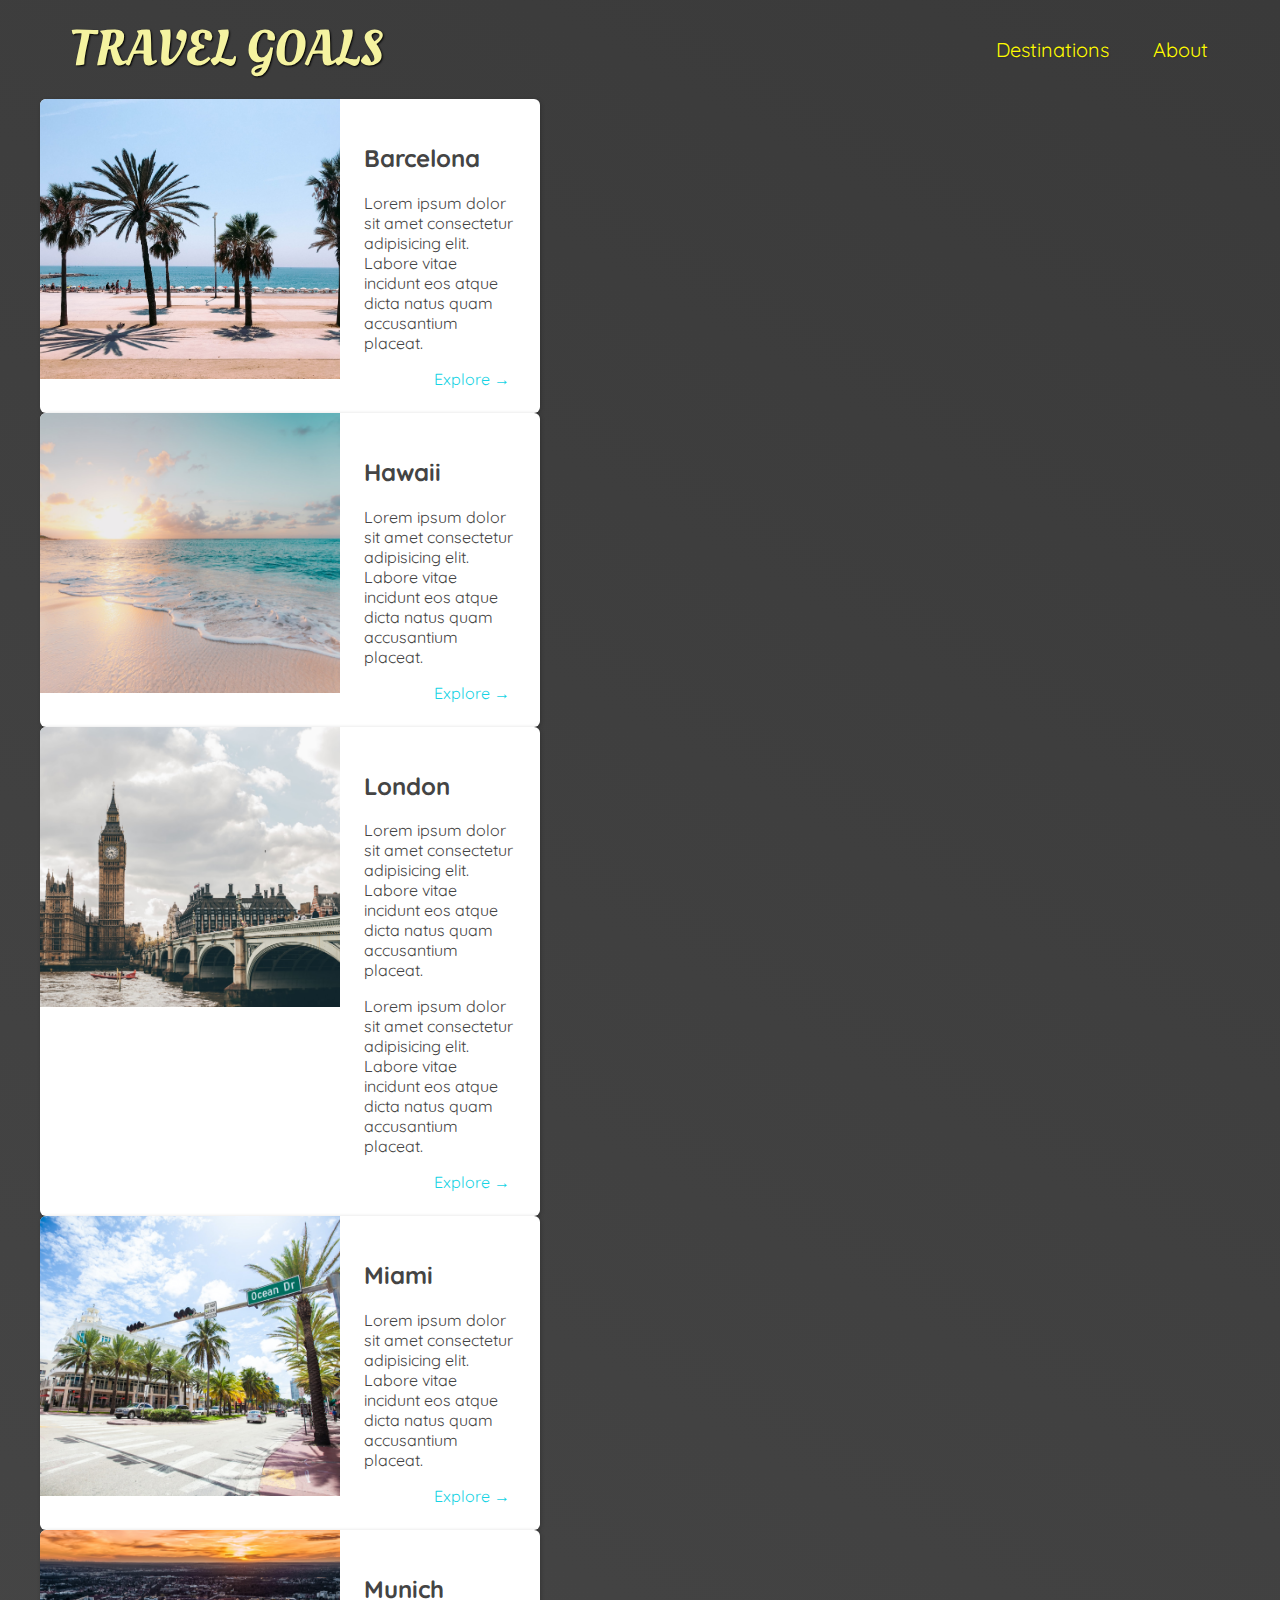
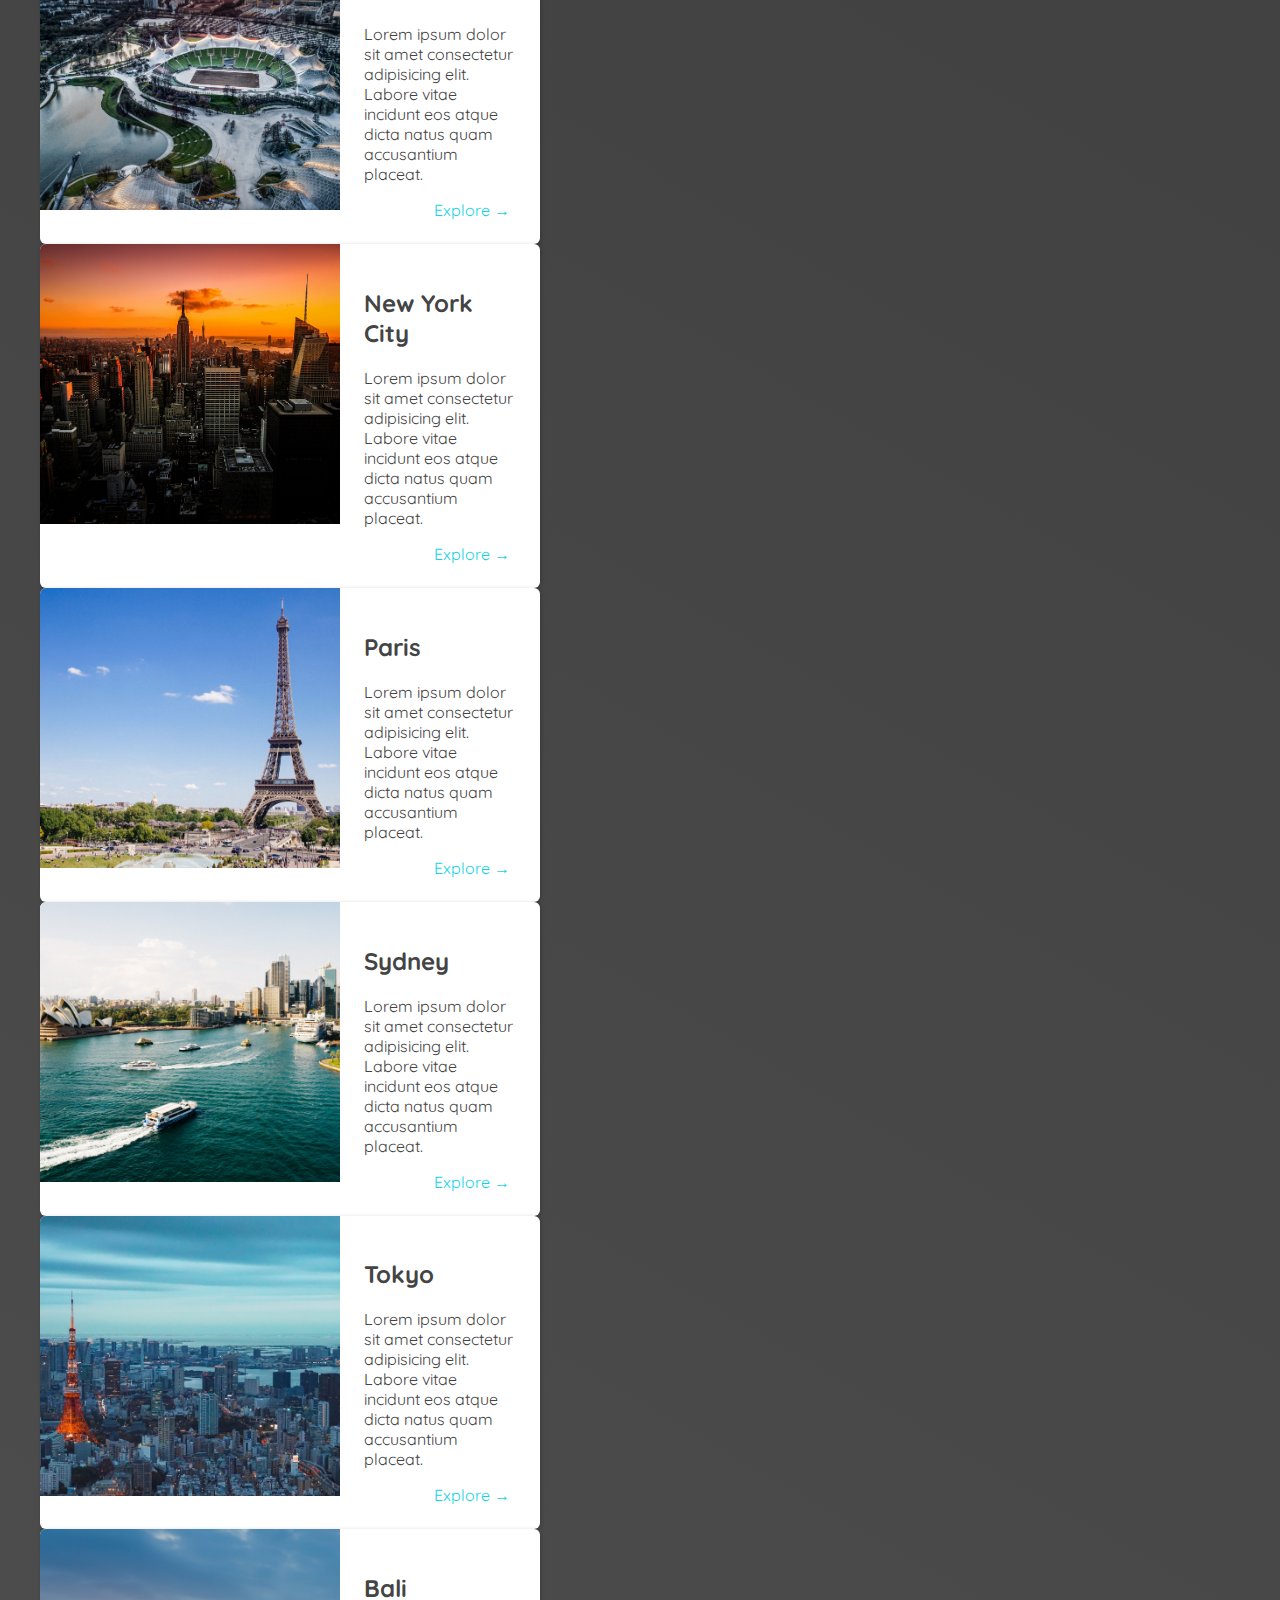
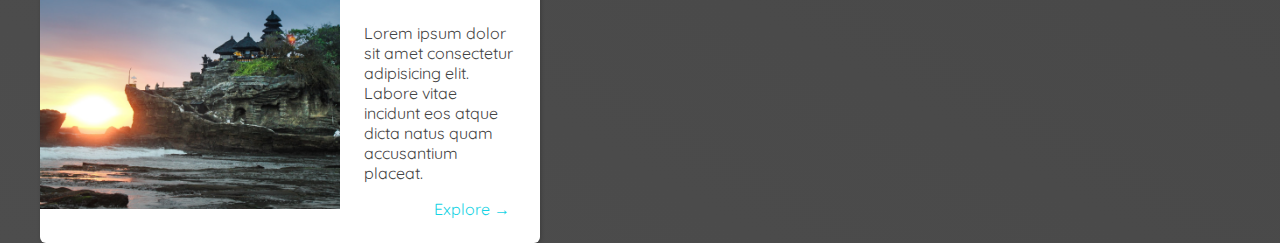
==== places.html @ 853e6c15 "플레이스-카드화" ====
<!DOCTYPE html>
<html lang="en">

<head>
  <meta charset="UTF-8">
  <link
    href="https://fonts.googleapis.com/css2?family=Raleway:wght@700&family=Oleo+Script:wght@700&family=Quicksand:wght@300;500;700&display=swap"
    rel="stylesheet" />
  <link rel="stylesheet" href="shared.css">
  <link rel="stylesheet" href="places.css">
  <title>Travel Goals</title>
</head>

<body>
  <header>
    <div id="page-logo">
      <a href="/index.html">Travel Goals</a>
    </div>
    <nav>
      <ul>
        <li><a href="/places.html">Destinations</a></li>
        <li><a href="">About</a></li>
      </ul>
    </nav>
  </header>

  <main>
    <ul>
      <li>
        <img src="images/places/barcelona.jpg" alt="City of Barcelona" />
        <div class="item-content">
          <div>
            <h2>Barcelona</h2>
            <p>
              Lorem ipsum dolor sit amet consectetur adipisicing elit. Labore
              vitae incidunt eos atque dicta natus quam accusantium placeat.
            </p>
          </div>
          <div class="actions">
            <a href="https://en.wikipedia.org/wiki/Barcelona">Explore &#x2192</a>
          </div>
        </div>
      </li>
      <li>
        <img src="images/places/hawaii.jpg" alt="Hawaii beach" />
        <div class="item-content">
          <div>
            <h2>Hawaii</h2>
            <p>
              Lorem ipsum dolor sit amet consectetur adipisicing elit. Labore
              vitae incidunt eos atque dicta natus quam accusantium placeat.
            </p>
          </div>
          <div class="actions">
            <a href="hhttps://en.wikipedia.org/wiki/Hawaii">Explore &#x2192</a>
          </div>
        </div>
      </li>
      <li>
        <img src="images/places/london.jpg" alt="London city" />
        <div class="item-content">
          <div>
            <h2>London</h2>
            <p>
              Lorem ipsum dolor sit amet consectetur adipisicing elit. Labore
              vitae incidunt eos atque dicta natus quam accusantium placeat.
            </p>
            <p>
              Lorem ipsum dolor sit amet consectetur adipisicing elit. Labore
              vitae incidunt eos atque dicta natus quam accusantium placeat.
            </p>
          </div>
          <div class="actions">
            <a href="https://en.wikipedia.org/wiki/London">Explore &#x2192</a>
          </div>
        </div>
      </li>
      <li>
        <img src="images/places/miami.jpg" alt="Miami streets" />
        <div class="item-content">
          <div>
            <h2>Miami</h2>
            <p>
              Lorem ipsum dolor sit amet consectetur adipisicing elit. Labore
              vitae incidunt eos atque dicta natus quam accusantium placeat.
            </p>
          </div>
          <div class="actions">
            <a href="https://en.wikipedia.org/wiki/Miami">Explore &#x2192</a>
          </div>
        </div>
      </li>
      <li>
        <img src="images/places/munich.jpg" alt="Munich football stadium" />
        <div class="item-content">
          <div>
            <h2>Munich</h2>
            <p>
              Lorem ipsum dolor sit amet consectetur adipisicing elit. Labore
              vitae incidunt eos atque dicta natus quam accusantium placeat.
            </p>
          </div>
          <div class="actions">
            <a href="https://en.wikipedia.org/wiki/Munich">Explore &#x2192</a>
          </div>
        </div>
      </li>
      <li>
        <img src="images/places/new-york-city.jpg" alt="New York City skyline" />
        <div class="item-content">
          <div>
            <h2>New York City</h2>
            <p>
              Lorem ipsum dolor sit amet consectetur adipisicing elit. Labore
              vitae incidunt eos atque dicta natus quam accusantium placeat.
            </p>
          </div>
          <div class="actions">
            <a href="https://en.wikipedia.org/wiki/New_York_City"
              >Explore &#x2192</a
            >
          </div>
        </div>
      </li>
      <li>
        <img src="images/places/paris.jpg" alt="Paris city" />
        <div class="item-content">
          <div>
            <h2>Paris</h2>
            <p>
              Lorem ipsum dolor sit amet consectetur adipisicing elit. Labore
              vitae incidunt eos atque dicta natus quam accusantium placeat.
            </p>
          </div>
          <div class="actions">
            <a href="https://en.wikipedia.org/wiki/Paris">Explore &#x2192</a>
          </div>
        </div>
      </li>
      <li>
        <img src="images/places/sydney.jpg" alt="Sydney beach" />
        <div class="item-content">
          <div>
            <h2>Sydney</h2>
            <p>
              Lorem ipsum dolor sit amet consectetur adipisicing elit. Labore
              vitae incidunt eos atque dicta natus quam accusantium placeat.
            </p>
          </div>
          <div class="actions">
            <a href="https://en.wikipedia.org/wiki/Sydney">Explore &#x2192</a>
          </div>
        </div>
      </li>
      <li>
        <img src="images/places/tokyo.jpg" alt="Tokyo skyline" />
        <div class="item-content">
          <div>
            <h2>Tokyo</h2>
            <p>
              Lorem ipsum dolor sit amet consectetur adipisicing elit. Labore
              vitae incidunt eos atque dicta natus quam accusantium placeat.
            </p>
          </div>
          <div class="actions">
            <a href="https://en.wikipedia.org/wiki/Tokyo">Explore &#x2192</a>
          </div>
        </div>
      </li>
      <li>
        <img src="images/places/bali.jpg" alt="Bali beach" />
        <div class="item-content">
          <div>
            <h2>Bali</h2>
            <p>
              Lorem ipsum dolor sit amet consectetur adipisicing elit. Labore
              vitae incidunt eos atque dicta natus quam accusantium placeat.
            </p>
          </div>
          <div class="actions">
            <a href="https://en.wikipedia.org/wiki/Bali">Explore &#x2192</a>
          </div>
        </div>
      </li>
    </ul>
  </footer>
</body>

</html>
---- shared.css ----
body {
  font-family: "Quicksand", sans-serif;
  margin: 0;
}

ul {
  list-style: none;
  margin: 0;
  padding: 0;
}

#page-logo a {
  padding: 10px;
  font-family: "Oleo Script", sans-serif;
  color: rgb(245, 243, 160);
  font-size: 50px;
  text-decoration: none;
  text-transform: uppercase;
  text-shadow: 1px 1px 2px rgb(0, 0, 0);
}

header{
  display: flex;
  justify-content: space-between;
  align-items: center;
  padding: 15px 60px;
  position: absolute;
  width: 100%;
  top: 0;
  left: 0;
  box-sizing: border-box;
}

header ul {
  display: flex;
}

header li {
  margin-left: 20px;
}

header a {
  color: rgb(255, 251, 0);
  text-decoration: none;
  font-size: 20px;
  padding: 12px;
  text-shadow: 1px 1px 2px rgba(0, 0, 0, 0.2);
  border-radius: 6px;
}

header a:hover{
  color: rgb(77, 77, 77);
  background-color: rgb(255, 251, 0);
}

footer {
  background: linear-gradient(70deg, rgb(24, 24, 24), rgb(25, 29, 29));
  padding: 36px 0;
}

footer ul {
  display: flex;
  justify-content: center;
  /* padding: 40px; */
}

footer li {
  width: 80px;
  height: 80px;
  margin: 0 50px;
}

footer img {
  width: 100%;
  height: 100%;
}
---- places.css ----
body {
  background: linear-gradient(30deg, rgb(77, 77, 77), rgb(58, 58, 58));
  color: rgb(68, 68, 68);
}

header {
  position: static;
}

main ul {
  width: 1200px;
  margin: 0 auto;
}

main li {
  width: 500PX;
  display: flex;
  background-color: white;
  box-shadow: 1px 1px 4px rgba(0, 0, 0, 0.2);
  border-radius: 6px;
  overflow: hidden;
}

main li img {
  width: 300px;
  height: 280px;
  object-fit: cover;
}

.item-content {
  padding: 24px;
  display: flex;
  flex-direction: column;
  justify-content: space-between;
}

.actions {
  text-align: right;
}

.actions a {
  text-decoration: none;
  padding: 6px;
  color: rgb(22, 211, 228);
  border-radius: 5px;
}

.actions a:hover{
  background-color: rgb(235, 253, 255);
}
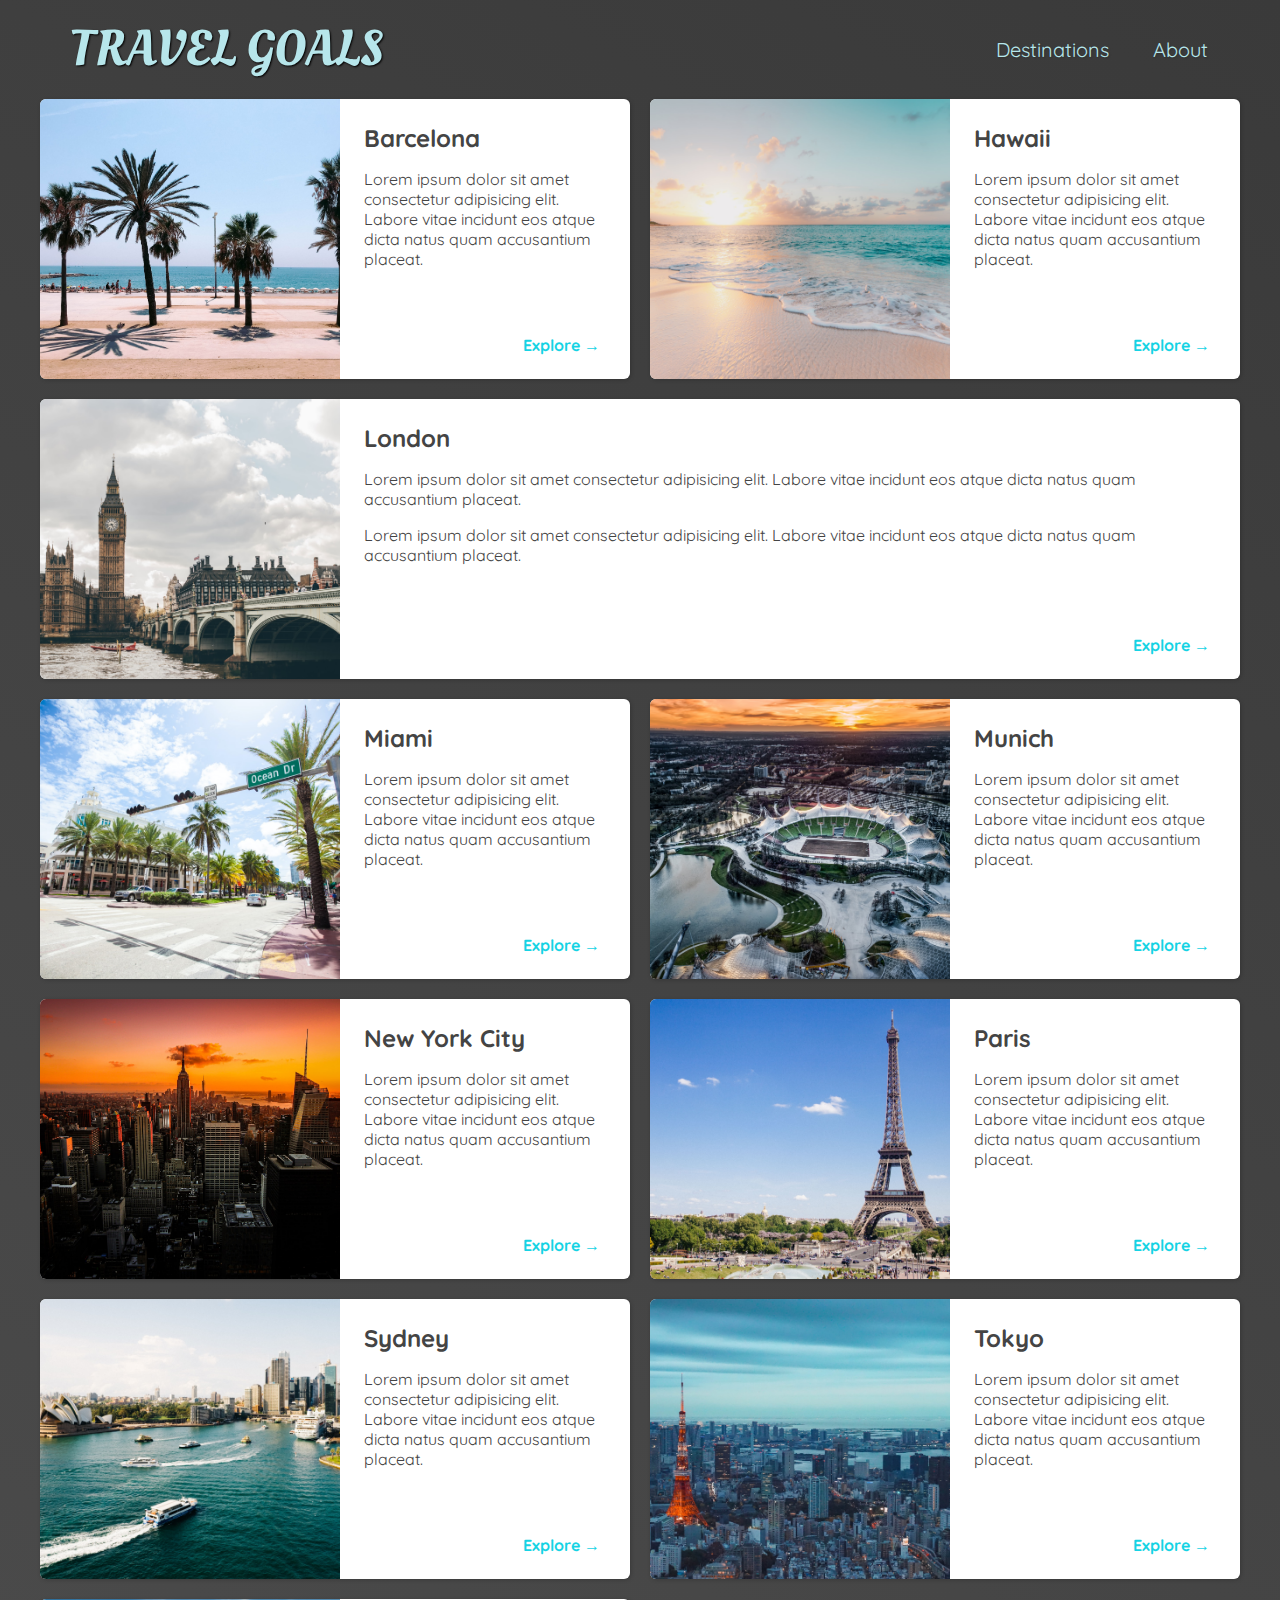
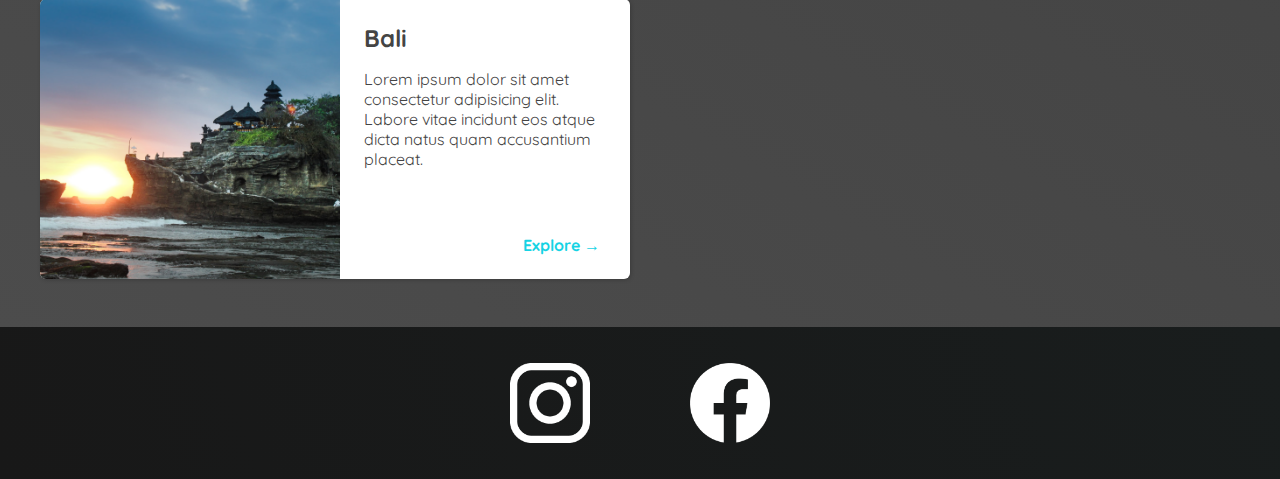
==== commit a41c5035: "마무리" ====
--- a/places.html
+++ b/places.html
@@ -116,9 +116,7 @@
             </p>
           </div>
           <div class="actions">
-            <a href="https://en.wikipedia.org/wiki/New_York_City"
-              >Explore &#x2192</a
-            >
+            <a href="https://en.wikipedia.org/wiki/New_York_City">Explore &#x2192</a>
           </div>
         </div>
       </li>
@@ -183,6 +181,16 @@
         </div>
       </li>
     </ul>
+  </main>
+  <footer>
+    <ul>
+      <li>
+        <a href="https://www.instagram.com"><img src="/images/icons/insta.png" alt="Instagram logo"></a>
+      </li>
+      <li>
+        <a href="https://www.facebook.com"><img src="/images/icons/facebook.png" alt="Facebook logo"></a>
+      </li>
+    </ul>
   </footer>
 </body>
 
--- a/shared.css
+++ b/shared.css
@@ -48,7 +48,7 @@
   border-radius: 6px;
 }
 
-header a:hover{
+header nav a:hover{
   color: rgb(77, 77, 77);
   background-color: rgb(255, 251, 0);
 }
--- a/places.css
+++ b/places.css
@@ -1,25 +1,45 @@
 body {
   background: linear-gradient(30deg, rgb(77, 77, 77), rgb(58, 58, 58));
   color: rgb(68, 68, 68);
+}
+
+#page-logo a {
+  color: rgb(183, 230, 235);
 }
 
 header {
   position: static;
 }
 
+header a {
+  color: rgb(183, 230, 235);
+}
+
+header nav a:hover {
+  background-color: rgb(183, 230, 235);
+  color: rgb(59, 59, 59);
+}
+
 main ul {
   width: 1200px;
-  margin: 0 auto;
+  margin: 0 auto 48px auto;
+  display: grid;
+  grid-template-columns: 1fr 1fr;
+  gap: 20px 20px;
+}
+
+li:nth-of-type(3){
+  grid-column: 1 / span 2;
 }
 
 main li {
-  width: 500PX;
   display: flex;
   background-color: white;
   box-shadow: 1px 1px 4px rgba(0, 0, 0, 0.2);
   border-radius: 6px;
   overflow: hidden;
 }
+
 
 main li img {
   width: 300px;
@@ -34,8 +54,13 @@
   justify-content: space-between;
 }
 
+.item-content h2 {
+  margin: 0;
+}
+
 .actions {
   text-align: right;
+  font-weight: bold;
 }
 
 .actions a {
